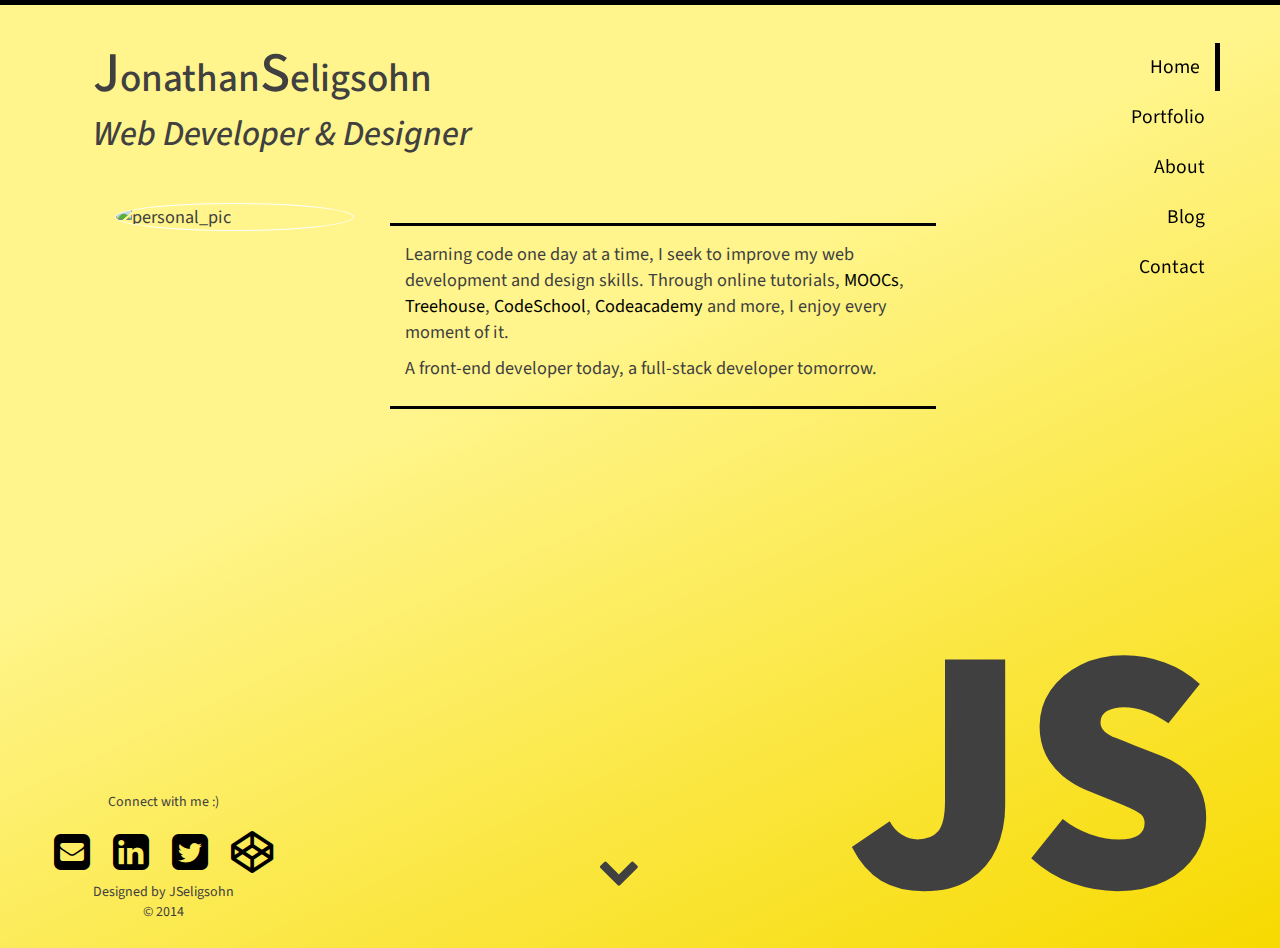
==== index.html @ bac21741 "initial commit of site in progress" ====
<!DOCTYPE html>
<html lang="en">
  <head>
    <meta charset="utf-8">
    <meta http-equiv="X-UA-Compatible" content="IE=edge">
    <meta name="viewport" content="width=device-width, initial-scale=1">
    <title>Jonathan Seligsohn - Front-end Developer</title>

    <head profile="http://www.w3.org/2005/10/profile">
	<link rel="icon" type="image/png" href="img/favicon-64px.png">


	<link href='http://fonts.googleapis.com/css?family=Source+Sans+Pro:400,700,900' rel='stylesheet' type='text/css'>
	<link href="http://netdna.bootstrapcdn.com/font-awesome/4.1.0/css/font-awesome.min.css" rel="stylesheet">

    <!-- Bootstrap -->
    <link href="css/bootstrap.min.css" rel="stylesheet">
    <link href="css/style-2.css" rel="stylesheet">

    <!-- HTML5 Shim and Respond.js IE8 support of HTML5 elements and media queries -->
    <!-- WARNING: Respond.js doesn't work if you view the page via file:// -->
    <!--[if lt IE 9]>
      <script src="https://oss.maxcdn.com/libs/html5shiv/3.7.0/html5shiv.js"></script>
      <script src="https://oss.maxcdn.com/libs/respond.js/1.4.2/respond.min.js"></script>
    <![endif]-->
  </head>
  <body>
    <div class="container">
    	<div class="row">
			 <div class="col-xs-12 col-sm-10">
			 	<i id="menu-toggle" class="fa-2x fa-bars pull-right visible-xs"></i>
			  	<div class='row header'>
			  		<div class="col-md-12">
				  		<div class="top">
				  			<h1 class="name">J<span>onathan</span>S<span>eligsohn</span></h1>
				  			<h4 class="title">Web Developer & Designer</h4>
	  				<!-- 	  <div class="name_title">
	  					    <h2><span class="j">J</span><span class="s">S</span></h2>
	  					  </div> -->
	  					</div>
	  				</div>
  				</div>
  				<div class="row">
  					<div class="col-md-12 content">
					  	<div class="row">
					  		<div class="col-sm-4">
							    <div class='selfie center-block'>
							    	<img class="img-responsive img-circle" src='img/img_1346.jpg' alt="personal_pic">
						    	</div>		    
					    	</div>
						    <div class="col-sm-7 synopsis">
						    	<p class=''>Learning code one day at a time, I seek to improve my web development and design skills. Through online tutorials, <a class="content-link" href="http://www.coursera.org">MOOCs</a>, <a class="content-link" href="http://www.teamtreehouse.com">Treehouse</a>, <a class="content-link" href="http://www.codeschool.com">CodeSchool</a>, <a class="content-link" href="http://www.codeacademy.com">Codeacademy</a> and more, I enjoy every moment of it.</p>
						    	<p>A front-end developer today, a full-stack developer tomorrow.</p>
						    </div>
					 	 </div>
	 				 </div>
  				</div>
			</div>  		
			<div class="col-sm-2">
			  <nav id="sidebar" class="swipe" data-spy="affix" data-offset-top="60" data-offset-bottom="200">
			    <ul class="nav nav-pills nav-stacked">
			      <li class="active-link"><a href="index.html">Home</a></li>
			      <li><a href="portfolio.html">Portfolio</a></li>
			      <li><a href="about.html">About</a></li>
			      <li><a href="blog.html">Blog</a></li>
			      <li><a href="#">Contact</a></li>
			    </ul>
			  </nav>
			 </div>
		</div>

	</div> <!-- End of Container -->
					<div id="bottom-scroll"><i class="fa-3x fa-chevron-down"></i></i></div>

	<div class="footer">
		<div class="container-fluid footer-relative">
			<div class="footer-bottom">
				<div class="row">
					<div class='col-md-3 text-center social'>
						<p>Connect with me :)</p>
						<div class="social-links">
							<a class="social-link" href="mailto:jbseligsohn@gmail.com"><i class="fa-3x fa-envelope-square"></i></a>
							<a class="social-link" href="http://www.linkedin.com/in/jbs21/"><i class='fa-3x fa-linkedin-square'></i></a>
							<a class="social-link" href="https://twitter.com/jbs211"><i class="fa-3x fa-twitter-square"></i></a>
							<a class="social-link" href="http://codepen.io/JSeligsohn/"><i class="fa-3x fa-codepen"></i></a>
						</div>
					
					<div class='text-center copyright'>
						<p>Designed by JSeligsohn</p>
						<p>&copy; 2014</p>
					</div>
					</div>		
				</div>
			</div>
			<div class='text-right hidden-xs hidden-sm'>
				<span class="footer-initials"><span class="j">J</span><span class="s">S</span></span>
			</div>	
			
		</div>
	</div> <!-- End of Footer -->

    <!-- jQuery (necessary for Bootstrap's JavaScript plugins) -->
    <script src="https://ajax.googleapis.com/ajax/libs/jquery/1.11.0/jquery.min.js"></script>
    <!-- Include all compiled plugins (below), or include individual files as needed -->
    <script src="js/bootstrap.min.js"></script>
    <script src="js/app.js" type="text/javascript"></script>

    <!-- Google Analytics -->
    <script>
	  (function(i,s,o,g,r,a,m){i['GoogleAnalyticsObject']=r;i[r]=i[r]||function(){
	  (i[r].q=i[r].q||[]).push(arguments)},i[r].l=1*new Date();a=s.createElement(o),
	  m=s.getElementsByTagName(o)[0];a.async=1;a.src=g;m.parentNode.insertBefore(a,m)
	  })(window,document,'script','//www.google-analytics.com/analytics.js','ga');

	  ga('create', 'UA-51489690-1', 'jonathanseligsohn.com');
	  ga('send', 'pageview');
	</script>

  </body>
</html>
---- css/style-2.css ----
*, *:before, *:after {
  -moz-box-sizing: border-box; 
  -webkit-box-sizing: border-box; 
  box-sizing: border-box;
 }

 html {
  background: #404040;
 }

body{
  box-sizing: border-box;
  /*background: rgba(255, 235, 0, 0.68);*/
  /*background: rgba(255, 243, 97, 1);*/
  background: -webkit-linear-gradient(-65deg, #fff58c 1%,#fff58c 39%,#fff58c 39%,#f7da00 100%);
  font-family:'Source Sans Pro', sans-serif;
  border-top: 5px solid black;
  color: #404040;
;
}

/*************
General Styles
*************/
.height-fix {
  min-height: 1000px;
}

::selection {
  background: #2E2E2E;
  color: steelblue;
}

.text-center {
  text-align: center;
}

.text-right {
  text-align: right;
}

.container {
  padding: 3%;
}

/**********
NAVIGATION
**********/

.top-nav {
  position: fixed;
  width: 100%;
  top: 0;
  left: 0;
  background: steelblue;
  transition: all .3s ease;
}

.top-nav ul {
  margin: 10px 10px;
}

.top-nav li {
  float: left;
  margin-right: 30px;
}

.top-nav a {
  color: white;
}

.top-nav li:hover{
  border-top: 3px solid black !important;
  border-right: none !important;
}

nav {
  position: relative;
  z-index: 10;
}

.nav-pills li{
  text-align: right;
  /*font-size: 1.4em;*/
  font-size: 1em;
  border:6px solid inherit;
  transition: all .3s ease;
  background:  none;
}

nav a {
  color: black;
}

nav a:hover {
  color: black;
}

.nav-pills li:hover {
  background: rgba(255,255,255, 0.5);
  border-right: 5px solid black;
}

li.active-link{
  border-right: 5px solid black;
}

.affix {
  top: 20px;
  right: 60px;
}

.affix-top {
  position: fixed;
  right: 60px;
}

.affix-bottom {
  right: 60px;
}

/*ul {
  list-style: none;
  text-align: right;
}*/

/*li {
  display: block;
  padding: 10% 15%;
  margin: 4% 0;
  text-align: right;
  background: rgba(255,255,255,0.5);
  border-radius: 4px;
  transition: all .3s ease;
}*/

/*li a {
   text-decoration: none;
   color: black;
   font-size: 1.5em;
   text-align: right;
/*   padding: 10px 15px;
*/   


/*li:hover` {
/*  border-right: 6px solid black;
*/  /*background: black;
    background: rgba(0,0,0,0.5);*/


/*li:hover a{
  text-decoration: none;
  color: white;
}*/

#menu-toggle {
  position: relative;
  z-index: 99;
}

.top-drop {
  margin-top: 3%;
}

.name {
  margin-bottom: 5px;
}

h1 {
  margin-top: 0;
  font-size: 2em;
}

h1 span {
  font-size: .7em;
}
.title {
  margin: 10px 0 20px 0;
  font-size: 1.4em;
  font-style: italic;
}

.name_title {
  display: inline-block;
}

.j, .s {
  -webkit-transition: all .5s ease;
  }

.j:hover:after, .s:hover:after {
  display: inline-block;
  position: relative;
  -webkit-transition: all .8s easeOut;
  left: -30px;
  content: "onathan";
  font-size: .1em;
  font-weight: 700;
  opacity: 1;
}

.name_title:hover .j:after, .name_title:hover .s:after {
    transform: rotateZ(40deg);
    top: 25px;
    left: -5px;
    transition: transform .5s ease;
}

.name_title:hover .s:after {
  top: 22px;
  left: -3px;
}

.name_title:hover .s{
  transform: translateX(-40px);
}

.s {
  position: relative;
  left: ;
}

.s:hover:after {
  content: 'eligsohn';
  
}

.first_name {
  position: relative;
  top: 130px;
  left: -30px;
  transform: rotateZ(30deg);
}

.last_name {
  position: relative;
  top: 130px;
  left: -20px;
  transform: rotateZ(30deg);
}

.selfie {
  width: 85%;
}

.selfie img {
  border: 1px solid white;
  width: 70%;
  transition: all 1.5s ease;
}

.selfie:hover img{
  -webkit-transform: rotateY(180deg);
}

.content {
  font-size: 1.3em;
}

.content-link {
  color: black;
}

.content-link:hover {
  text-decoration: none;
  color: black;
  border-bottom: 2px solid black;
}

.synopsis {
  margin-top: 20px;
  padding-top: 15px;
  padding-bottom: 15px;
  border-top: 3px solid black;
  border-bottom: 3px solid black
}

.content .subpage {
  border-radius: 5px;
  background: cornsilk;
}

/**********
PORTFOLIO
**********/

.portfolio_heading {
  text-align: center;
}

.my_work {
  margin: 0 auto;
}

.my_work ul {
  list-style: none;
  padding-left: 0;
}

.work_item {
  position: relative;
  height: 200px;
  background: #404040;
  padding: 5%;
  margin: 3%;
  transition: all .3s ease;
  z-index: 99;
}

.work_desc {
  color: white;
  position: absolute;
  width: 100%;
  top: 0;
  right: 0;
  background: tomato;
  padding: 2%;
  z-index: 5;
  -webkit-transform: rotateZ(30deg);
  display: none;
}

.work_item:hover {
  background: #505050;
  -webkit-transform: rotateZ(-30deg);
}

.work_item:hover > .work_desc {
  display: inline-block;
}

/********
FOOTER
********/

.footer {
  position: relative;
  /*background-color: rgba(255,255,255, 0.7);*/
  /*background: rgba(255, 243, 97, 1);*/
  width: 100%;
  margin-top: auto;
}

#bottom-scroll {
  color: #404040;
  text-align: center;
  position: fixed;
  z-index: 99;
  bottom: 0;
  right: 50%;
}

.footer-initials {
  position: relative;
  bottom: -80px;
  right: 15px;
  font-size: 25em;
  font-weight: 900;
  padding: 0;
  z-index: 1;
  cursor: default;
  transition: all .3s ease;
}

.footer-initials:hover .j:after, .footer-initials:hover .s:after, .initials-hover .j:after, .initials-hover .s:after {
  display: inline-block;
  position: relative;
/*  -webkit-transition: all .7s ease;
*/  left: -30px;
  content: "onathan";
  font-size: .1em;
  font-weight: 700;
  opacity: 1;
}

.footer-initials .j:after, .footer-initials .s:after {
  -webkit-transition: opacity .5s ease .2s;
  position: relative;
  content: "onathan";
  left: -30px;
  font-size: .1em;
  opacity: 0;
}

.initials-hover .j:after, .initials-hover .s:after {
  opacity: 1;
}

.footer-initials .s:after, .footer-initials:hover .s:after {
  content: "eligsohn";
  left: -10px;
}

.footer-initials .j {
  position: relative;
  right: -240px;
}

.footer-initials .s {
  position: relative;
  right: -100px;
}

.footer-initials:hover .j, .footer-initials:hover .s, .initials-hover .j, .initials-hover .s {
  right: 0;
}

i {
  font-style: normal;
  font-family: 'FontAwesome';
  transition: all .2s ease;
}

i:hover {
  color: steelblue;
}

.social-link {
  color: black;
  margin-left: 20px;
}

.social-link:first-child {
  margin-left: 0;
}

.social-link:hover {
  text-decoration: none;
}

.copyright p{
  margin-bottom: 0;
}

/***********
ABOUT PAGE
***********/

#chillin-me {
  width: 100%;
}

/***********
Media Queries
************/

@media screen and (min-width: 500px) {
  .nav-pills li {
    font-size: 1.4em;
  }

  .nav-pills a:hover {
    border-top-right-radius: 0;
    border-bottom-right-radius: 0;
  }

  .title {
    font-size: 2.5em;
  }
  h1 {
    font-size: 4em;
  }

  .content .subpage {
    width: 80%;
  }

  .portfolio_heading {
    text-align: left;
  }

  .work_item {
    float: left;
    width: 30%;
  }
}

@media screen and (min-width: 770px) {
  .header {
    margin-bottom: 30px;
  }
  .selfie img {
    width: 100%;
  }

}

@media screen and (min-width: 990px) {
  .footer {
    overflow: hidden;
    padding-bottom: 0;
  }
  .footer-relative {
    position: relative;
  }

  .footer-bottom {
    position: absolute;
    width: 100%;
    bottom: 0;
    margin-bottom: 2%;
  }
}

@media screen and (max-width: 768px) {
  li.active-link {
    border-right: none;
  }

  .nav-pills {
    background: rgba(0,0,50,0.3);
     border-radius: 3px 0 0 3px;
  }

  #sidebar {
    display: none;
    transition: all .3s ease;

  }

  #sidebar a {
    color: #2E2E2E;
  }

  #sidebar ul {
    position: absolute;
    top: 45px;
    right: -105px;
  }

  #sidebar.swipe ul{
    -webkit-transform: translateX(-105px);
  }

  .swipe {
    transition: all .3s ease;
  }

  .nav-pills li:hover {
    border-right: none;
  }
  .nav-pills li:hover a{
    background: inherit;
    border-radius: 0;
  }

  .affix-top, .affix {
    right: 0;
  }
}
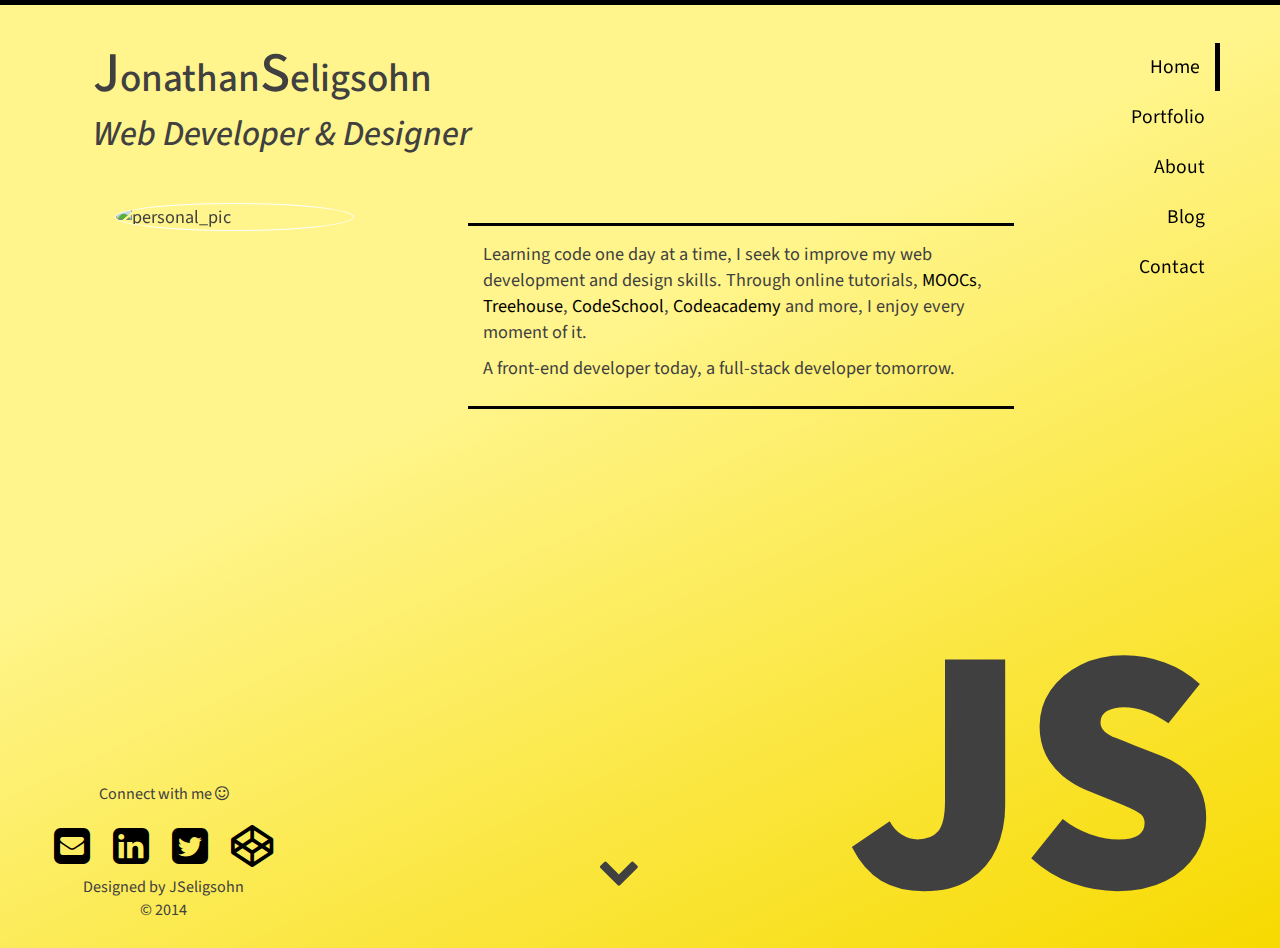
==== commit e50ad041: "worked on all pages, tried to clean up things, just need to add in portfolio stuff" ====
--- a/index.html
+++ b/index.html
@@ -1,21 +1,19 @@
 <!DOCTYPE html>
 <html lang="en">
-  <head>
+  <head profile="http://www.w3.org/2005/10/profile">
     <meta charset="utf-8">
     <meta http-equiv="X-UA-Compatible" content="IE=edge">
     <meta name="viewport" content="width=device-width, initial-scale=1">
     <title>Jonathan Seligsohn - Front-end Developer</title>
 
-    <head profile="http://www.w3.org/2005/10/profile">
 	<link rel="icon" type="image/png" href="img/favicon-64px.png">
-
 
 	<link href='http://fonts.googleapis.com/css?family=Source+Sans+Pro:400,700,900' rel='stylesheet' type='text/css'>
 	<link href="http://netdna.bootstrapcdn.com/font-awesome/4.1.0/css/font-awesome.min.css" rel="stylesheet">
 
     <!-- Bootstrap -->
     <link href="css/bootstrap.min.css" rel="stylesheet">
-    <link href="css/style-2.css" rel="stylesheet">
+    <link href="css/style.css" rel="stylesheet">
 
     <!-- HTML5 Shim and Respond.js IE8 support of HTML5 elements and media queries -->
     <!-- WARNING: Respond.js doesn't work if you view the page via file:// -->
@@ -45,10 +43,22 @@
 					  	<div class="row">
 					  		<div class="col-sm-4">
 							    <div class='selfie center-block'>
-							    	<img class="img-responsive img-circle" src='img/img_1346.jpg' alt="personal_pic">
+							    	<div class="flip-container">
+							    		<div class="flipper">
+							    			<div class='front'>
+							    				<img class="img-responsive img-circle" src='img/img_1346.jpg' alt="personal_pic">
+							    			</div>
+							    			<div class='back'>
+							    				<p>You've found the back of the my head.</p>
+							    				<p><a class='hire' href='mailto:jbseligsohn@gmail.com'>Hire me</a>, please!</p>
+							    			</div>
+							    		</div>
+
+							    	</div>
+							    	
 						    	</div>		    
 					    	</div>
-						    <div class="col-sm-7 synopsis">
+						    <div class="col-md-7 col-sm-8 col-md-offset-1 synopsis">
 						    	<p class=''>Learning code one day at a time, I seek to improve my web development and design skills. Through online tutorials, <a class="content-link" href="http://www.coursera.org">MOOCs</a>, <a class="content-link" href="http://www.teamtreehouse.com">Treehouse</a>, <a class="content-link" href="http://www.codeschool.com">CodeSchool</a>, <a class="content-link" href="http://www.codeacademy.com">Codeacademy</a> and more, I enjoy every moment of it.</p>
 						    	<p>A front-end developer today, a full-stack developer tomorrow.</p>
 						    </div>
@@ -63,21 +73,21 @@
 			      <li><a href="portfolio.html">Portfolio</a></li>
 			      <li><a href="about.html">About</a></li>
 			      <li><a href="blog.html">Blog</a></li>
-			      <li><a href="#">Contact</a></li>
+			      <li><a href="contact.html">Contact</a></li>
 			    </ul>
 			  </nav>
 			 </div>
 		</div>
 
 	</div> <!-- End of Container -->
-					<div id="bottom-scroll"><i class="fa-3x fa-chevron-down"></i></i></div>
+					<div id="bottom-scroll" class='hidden-sm hidden-xs'><i class="fa-3x fa-chevron-down"></i></i></div>
 
 	<div class="footer">
 		<div class="container-fluid footer-relative">
 			<div class="footer-bottom">
 				<div class="row">
 					<div class='col-md-3 text-center social'>
-						<p>Connect with me :)</p>
+						<p>Connect with me <i class="fa fa-smile-o"></i></p>
 						<div class="social-links">
 							<a class="social-link" href="mailto:jbseligsohn@gmail.com"><i class="fa-3x fa-envelope-square"></i></a>
 							<a class="social-link" href="http://www.linkedin.com/in/jbs21/"><i class='fa-3x fa-linkedin-square'></i></a>
--- a/css/style.css
+++ b/css/style.css
@@ -0,0 +1,768 @@
+*, *:before, *:after {
+  -moz-box-sizing: border-box; 
+  -webkit-box-sizing: border-box; 
+  box-sizing: border-box;
+ }
+
+ html {
+  background: #404040;
+ }
+
+body{
+  box-sizing: border-box;
+  /*background: rgba(255, 235, 0, 0.68);*/
+  /*background: rgba(255, 243, 97, 1);*/
+  background: -webkit-linear-gradient(-65deg, #fff58c 1%,#fff58c 39%,#fff58c 39%,#f7da00 100%);
+  font-family:'Source Sans Pro', sans-serif;
+  border-top: 5px solid black;
+  color: #404040;
+;
+}
+
+/*************
+General Styles
+*************/
+.height-fix {
+  min-height: 1000px;
+}
+
+::selection {
+  background: #2E2E2E;
+  color: steelblue;
+}
+
+.text-center {
+  text-align: center;
+}
+
+.text-right {
+  text-align: right;
+}
+
+.container {
+  padding: 3%;
+}
+
+.content .subpage {
+    padding: 5%;
+}
+
+/**********
+NAVIGATION
+**********/
+
+.top-nav {
+  position: fixed;
+  width: 100%;
+  top: 0;
+  left: 0;
+  background: steelblue;
+  transition: all .3s ease;
+}
+
+.top-nav ul {
+  margin: 10px 10px;
+}
+
+.top-nav li {
+  float: left;
+  margin-right: 30px;
+}
+
+.top-nav a {
+  color: white;
+}
+
+.top-nav li:hover{
+  border-top: 3px solid black !important;
+  border-right: none !important;
+}
+
+nav {
+  position: relative;
+  z-index: 10;
+}
+
+.nav-pills li{
+  text-align: right;
+  /*font-size: 1.4em;*/
+  font-size: 1em;
+  border:6px solid inherit;
+  transition: all .3s ease;
+  background:  none;
+}
+
+nav a {
+  color: black;
+}
+
+nav a:hover {
+  color: black;
+}
+
+.nav-pills li:hover {
+  background: rgba(255,255,255, 0.5);
+  border-right: 5px solid black;
+}
+
+li.active-link{
+  border-right: 5px solid black;
+}
+
+.affix {
+  top: 20px;
+  right: 60px;
+}
+
+.affix-top {
+  position: fixed;
+  right: 60px;
+}
+
+.affix-bottom {
+  right: 60px;
+}
+
+/*ul {
+  list-style: none;
+  text-align: right;
+}*/
+
+/*li {
+  display: block;
+  padding: 10% 15%;
+  margin: 4% 0;
+  text-align: right;
+  background: rgba(255,255,255,0.5);
+  border-radius: 4px;
+  transition: all .3s ease;
+}*/
+
+/*li a {
+   text-decoration: none;
+   color: black;
+   font-size: 1.5em;
+   text-align: right;
+/*   padding: 10px 15px;
+*/   
+
+
+/*li:hover` {
+/*  border-right: 6px solid black;
+*/  /*background: black;
+    background: rgba(0,0,0,0.5);*/
+
+
+/*li:hover a{
+  text-decoration: none;
+  color: white;
+}*/
+
+#menu-toggle {
+  position: relative;
+  z-index: 99;
+}
+
+.top-drop {
+  margin-top: 3%;
+}
+
+.name {
+  margin-bottom: 5px;
+}
+
+h1 {
+  margin-top: 0;
+  font-size: 2em;
+}
+
+h1 span {
+  font-size: .7em;
+}
+.title {
+  margin: 10px 0 20px 0;
+  font-size: 1.4em;
+  font-style: italic;
+}
+
+.name_title {
+  display: inline-block;
+}
+
+.j, .s {
+  -webkit-transition: all .5s ease;
+  }
+
+.j:hover:after, .s:hover:after {
+  display: inline-block;
+  position: relative;
+  -webkit-transition: all .8s easeOut;
+  left: -30px;
+  content: "onathan";
+  font-size: .1em;
+  font-weight: 700;
+  opacity: 1;
+}
+
+.name_title:hover .j:after, .name_title:hover .s:after {
+    transform: rotateZ(40deg);
+    top: 25px;
+    left: -5px;
+    transition: transform .5s ease;
+}
+
+.name_title:hover .s:after {
+  top: 22px;
+  left: -3px;
+}
+
+.name_title:hover .s{
+  transform: translateX(-40px);
+}
+
+.s {
+  position: relative;
+  left: ;
+}
+
+.s:hover:after {
+  content: 'eligsohn';
+  
+}
+
+.first_name {
+  position: relative;
+  top: 130px;
+  left: -30px;
+  transform: rotateZ(30deg);
+}
+
+.last_name {
+  position: relative;
+  top: 130px;
+  left: -20px;
+  transform: rotateZ(30deg);
+}
+
+/*************
+Flipping Image
+*************/
+
+.flip-container {
+  -webkit-perspective: 1000;
+}
+
+.flip-container:hover .flipper {
+  -webkit-transform: rotateY(-180deg);
+}
+
+.flip-container, .front, .back {
+  width: 100%;
+}
+
+.flipper {
+  transition: 1.5s;
+  transform-style: preserve-3d;
+  width: 100%;
+  height: 100%;
+  position: relative;
+}
+
+.front, .back {
+  -webkit-backface-visibility: hidden;
+  position: absolute;
+  margin: auto;
+  top: 0;
+  left: 0;
+}
+
+.front {
+  z-index: 2;
+}
+
+.back {
+  background: #404040;
+  width: 100%;
+  border-radius: 50%;
+  padding: 25% 15% 15%;
+  -webkit-transform: rotateY(-180deg);
+}
+
+.back p {
+  text-align: center;
+  color: white;
+}
+
+.hire {
+  color: white;
+  border-bottom: 2px solid white;
+}
+
+.hire:hover {
+  color: #3BEE8A;
+  text-decoration: none;
+  border-bottom: 2px solid #3BEE8A;
+}
+
+.selfie {
+  width: 85%;
+  height: 200px;
+}
+
+.selfie img {
+  border: 1px solid white;
+  width: 70%;
+  transition: all 1.5s ease;
+}
+
+/*.selfie:hover img{
+  -webkit-transform: rotateY(180deg);
+}*/
+
+/*****************/
+
+.content {
+  font-size: 1.3em;
+}
+
+.content-link {
+  color: black;
+}
+
+.content-link:hover {
+  text-decoration: none;
+  color: black;
+  border-bottom: 2px solid black;
+}
+
+.synopsis {
+  margin-top: 20px;
+  padding-top: 15px;
+  padding-bottom: 15px;
+  border-top: 3px solid black;
+  border-bottom: 3px solid black
+}
+
+.content .subpage {
+  border-radius: 5px;
+  background: cornsilk;
+}
+
+/**********
+PORTFOLIO
+**********/
+
+.portfolio_heading {
+  text-align: center;
+}
+
+.my_work {
+  margin: 0 auto;
+}
+
+.my_work ul {
+  list-style: none;
+  padding-left: 0;
+}
+
+.work_item {
+  position: relative;
+  min-height: 200px;
+  background: #404040;
+  padding: 2%;
+  margin: 3%;
+  transition: all .3s ease;
+  z-index: 99;
+}
+
+.work_desc {
+  color: white;
+  position: absolute;
+  width: 100%;
+  top: 0;
+  right: 0;
+  background: tomato;
+  padding: 2%;
+  -webkit-transform: rotateZ(30deg);
+  z-index: 5;
+  display: none;
+}
+
+.work_item:nth-child(odd):hover {
+  -webkit-transform: rotateZ(30deg);
+}
+
+.work_item:nth-child(even):hover {
+  -webkit-transform: rotateZ(-30deg);
+}
+
+.work_item:hover {
+  background: #707070;
+  -webkit-transform: rotateZ(-30deg);
+}
+
+.work_item:hover > .work_desc {
+  display: inline-block;
+}
+
+/********
+FOOTER
+********/
+
+.footer {
+  position: relative;
+  /*background-color: rgba(255,255,255, 0.7);*/
+  /*background: rgba(255, 243, 97, 1);*/
+  width: 100%;
+  margin-top: auto;
+}
+
+#bottom-scroll {
+  color: #404040;
+  text-align: center;
+  position: fixed;
+  z-index: 99;
+  bottom: 0;
+  right: 50%;
+}
+
+.footer-initials {
+  position: relative;
+  bottom: -80px;
+  right: 15px;
+  font-size: 25em;
+  font-weight: 900;
+  padding: 0;
+  z-index: 1;
+  cursor: default;
+  transition: all .3s ease;
+}
+
+.footer-initials:hover .j:after, .footer-initials:hover .s:after, .initials-hover .j:after, .initials-hover .s:after {
+  display: inline-block;
+  position: relative;
+/*  -webkit-transition: all .7s ease;
+*/  left: -30px;
+  content: "onathan";
+  font-size: .1em;
+  font-weight: 700;
+  opacity: 1;
+}
+
+.footer-initials .j:after, .footer-initials .s:after {
+  -webkit-transition: opacity .5s ease .2s;
+  position: relative;
+  content: "onathan";
+  left: -30px;
+  font-size: .1em;
+  opacity: 0;
+}
+
+.initials-hover .j:after, .initials-hover .s:after {
+  opacity: 1;
+}
+
+.footer-initials .s:after, .footer-initials:hover .s:after {
+  content: "eligsohn";
+  left: -10px;
+}
+
+.footer-initials .j {
+  position: relative;
+  right: -240px;
+}
+
+.footer-initials .s {
+  position: relative;
+  right: -100px;
+}
+
+.footer-initials:hover .j, .footer-initials:hover .s, .initials-hover .j, .initials-hover .s {
+  right: 0;
+}
+
+i {
+  font-style: normal;
+  font-family: 'FontAwesome';
+  transition: all .2s ease;
+}
+
+i:hover {
+  color: steelblue;
+}
+
+.social p {
+  font-size: 1.15em;
+}
+
+.social-link {
+  color: black;
+  margin-left: 20px;
+}
+
+.social-link:first-child {
+  margin-left: 0;
+}
+
+.social-link:hover {
+  text-decoration: none;
+}
+
+.copyright p{
+  margin-bottom: 0;
+  font-size: 1.15em;
+}
+
+/***********
+ABOUT PAGE
+***********/
+
+.about-header, .skills-header, .page-header {
+  margin: 0;
+  background: #404040;
+  padding: 1%;
+  text-align: center;
+  color: cornsilk;
+}
+
+.about-header, .blog-header {
+  border-top-left-radius: 3px;
+  border-top-right-radius: 3px;
+}
+
+#chillin-me {
+  width: 100%;
+}
+
+.skills {
+  text-align: center;
+}
+
+
+.skills ul { 
+  text-align: left;
+  list-style: none;
+  margin-bottom: 10%;
+}
+
+.skill-icon-lg {
+  display: inline-block;
+  margin: 0 15%;
+}
+
+[class*='skill-icon-']:hover {
+  color: #404040;
+}
+
+.skill-icon-sm {
+  display: inline-block;
+  margin-right: 10%;
+}
+
+.skill-programming:hover, .skill-icon-code {
+  color: #3c3cae;
+}
+
+.skill-tools:hover, .skill-icon-tools {
+  color: #3cae3c;
+}
+
+.skill-software:hover, .skill-icon-software {
+  color: #ae3c3c;
+}
+
+.skill-database:hover, .skill-icon-database {
+  color: #E2DA14;
+}
+
+
+.stretching{
+  -webkit-animation: stretch 2s 1 ease;
+}
+
+.bouncing {
+  -webkit-animation: bounce 2s 1 ease;
+}
+
+.expanding {
+  -webkit-animation: expand 2s 1 ease;
+}
+
+.spinning {
+  -webkit-animation: spin 2s 1 linear;
+}
+
+/********
+Keyframes
+********/
+
+@-webkit-keyframes stretch {
+  0% { -webkit-transform: scaleX(1); }
+  25% { -webkit-transform: scaleX(2); }
+  50% { -webkit-transform: scaleX(.5);}
+  75% { -webkit-transform: scaleX(1.5); }
+  100% { -webkit-transform: scaleX(1); }
+}
+
+@-webkit-keyframes bounce {
+  0% { -webkit-transform: translateY(0); }
+  25% { -webkit-transform: translateY(-30px); }
+  50% { -webkit-transform: translateY(20px); }
+  100% { -webkit-transform: translateY(0px); }
+}
+
+@-webkit-keyframes expand {
+  0% { -webkit-transform: scale(1); }
+  25% { -webkit-transform: scale(1.5); }
+  50% { -webkit-transform: scale(.75); }
+  100% { -webkit-transform: scale(1); }
+}
+
+@-webkit-keyframes spin {
+  0% { -webkit-transform: rotateY(0); }
+  100% { -webkit-transform: rotateY(720deg); }
+}
+
+
+
+/***********
+    BLOG
+***********/
+
+.glyphicon {
+  margin-right: 10px;
+}
+
+.btn-success.btn-yes, .btn-danger.btn-no {
+
+}
+
+/***********
+  Contact
+***********/
+.contact-info .fa {
+  margin-right: 10px;
+}
+
+.contact-info p:first-child {
+  margin-bottom: 30px;
+}
+
+
+/***********
+Media Queries
+************/
+
+@media screen and (min-width: 500px) {
+  .nav-pills li {
+    font-size: 1.4em;
+  }
+
+  .nav-pills a:hover {
+    border-top-right-radius: 0;
+    border-bottom-right-radius: 0;
+  }
+
+  .title {
+    font-size: 2.5em;
+  }
+  h1 {
+    font-size: 4em;
+  }
+
+  .portfolio_heading {
+    text-align: left;
+  }
+
+  .work_item {
+    float: left;
+    width: 45%;
+    margin: 2.5% 5%;
+  }
+
+  .work_item:nth-child(n+1) {
+    margin-left: 0;
+  }
+}
+
+@media screen and (min-width: 770px) {
+  .header {
+    margin-bottom: 30px;
+  }
+  .selfie img {
+    width: 100%;
+    height: auto;
+  }
+
+}
+
+@media screen and (min-width: 990px) {
+  .footer {
+    overflow: hidden;
+    padding-bottom: 0;
+  }
+  .footer-relative {
+    position: relative;
+  }
+
+  .footer-bottom {
+    position: absolute;
+    width: 100%;
+    bottom: 0;
+    margin-bottom: 2%;
+  }
+
+  .work_item {
+    width: 30%;
+    margin: 1.25% 2.5% 1.25% 2.5%;
+  }
+
+}
+
+@media screen and (max-width: 768px) {
+  li.active-link {
+    border-right: none;
+  }
+
+  .nav-pills {
+    background: rgba(0,0,50,0.3);
+     border-radius: 3px 0 0 3px;
+  }
+
+  #sidebar {
+    display: none;
+    transition: all .3s ease;
+    z-index: 999;
+
+  }
+
+  #sidebar a {
+    color: #2E2E2E;
+  }
+
+  #sidebar ul {
+    position: absolute;
+    top: 45px;
+    right: -105px;
+  }
+
+  #sidebar.swipe ul{
+    -webkit-transform: translateX(-105px);
+  }
+
+  .swipe {
+    transition: all .3s ease;
+  }
+
+  .nav-pills li:hover {
+    border-right: none;
+  }
+  .nav-pills li:hover a{
+    background: inherit;
+    border-radius: 0;
+  }
+
+  .affix-top, .affix {
+    right: 0;
+  }
+}
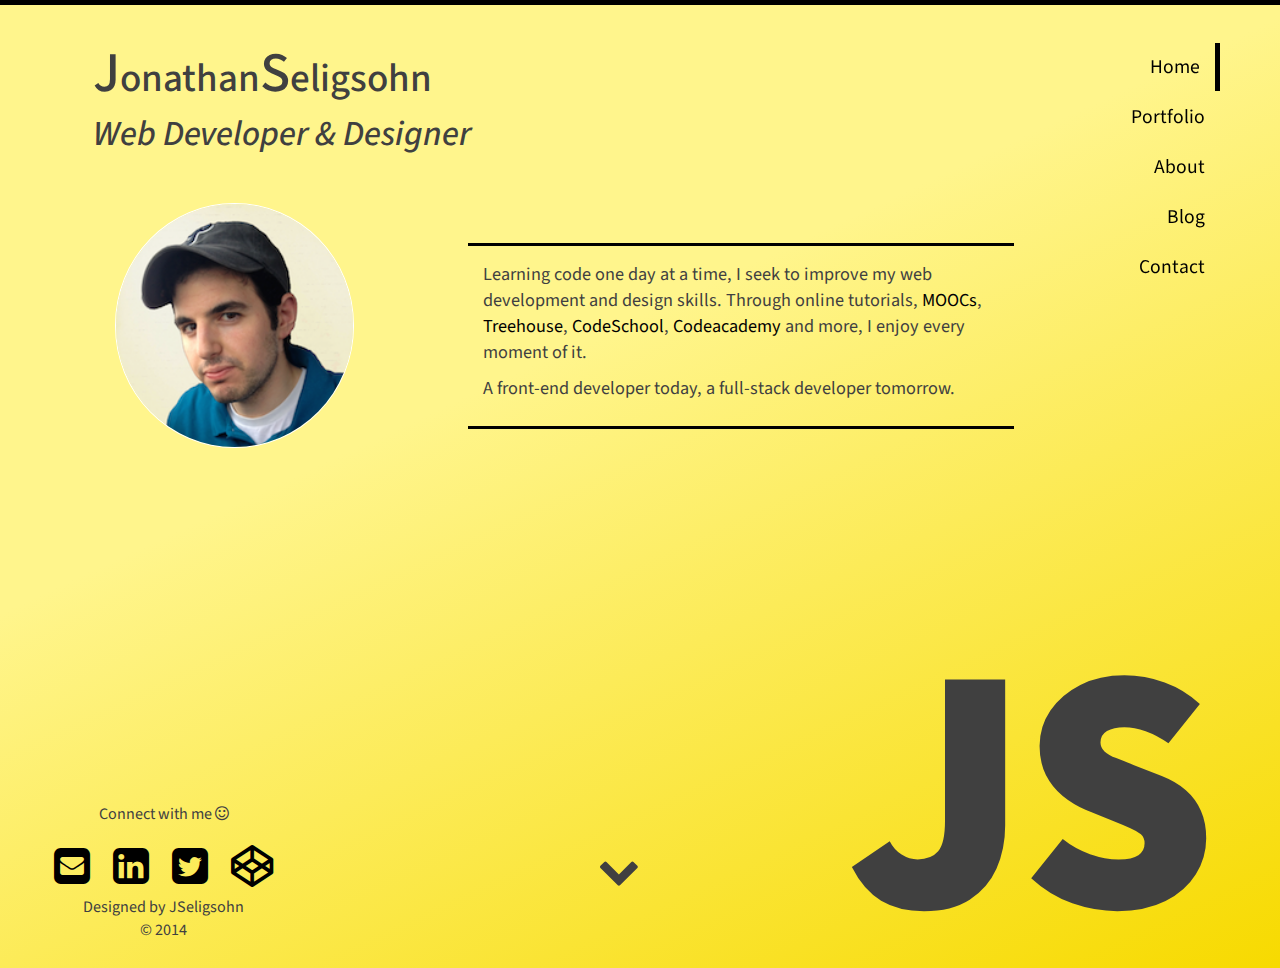
==== commit 04761ab1: "removed bootstrap.js and optimized photo" ====
--- a/index.html
+++ b/index.html
@@ -12,7 +12,7 @@
 	<link href="http://netdna.bootstrapcdn.com/font-awesome/4.1.0/css/font-awesome.min.css" rel="stylesheet">
 
     <!-- Bootstrap -->
-    <link href="css/bootstrap.min.css" rel="stylesheet">
+	<link rel="stylesheet" href="http://maxcdn.bootstrapcdn.com/bootstrap/3.2.0/css/bootstrap.min.css">
     <link href="css/style.css" rel="stylesheet">
 
     <!-- HTML5 Shim and Respond.js IE8 support of HTML5 elements and media queries -->
@@ -30,8 +30,10 @@
 			  	<div class='row header'>
 			  		<div class="col-md-12">
 				  		<div class="top">
-				  			<h1 class="name">J<span>onathan</span>S<span>eligsohn</span></h1>
-				  			<h4 class="title">Web Developer & Designer</h4>
+				  			<a class="title_home" href="index.html">
+					  			<h1 class="name">J<span>onathan</span>S<span>eligsohn</span></h1>
+					  			<h4 class="title">Web Developer & Designer</h4>
+				  			</a>
 	  				<!-- 	  <div class="name_title">
 	  					    <h2><span class="j">J</span><span class="s">S</span></h2>
 	  					  </div> -->
@@ -46,7 +48,7 @@
 							    	<div class="flip-container">
 							    		<div class="flipper">
 							    			<div class='front'>
-							    				<img class="img-responsive img-circle" src='img/img_1346.jpg' alt="personal_pic">
+							    				<img class="img-responsive img-circle" src='img/me_photo_profile_yellow_1.png' alt="personal_pic">
 							    			</div>
 							    			<div class='back'>
 							    				<p>You've found the back of the my head.</p>
@@ -111,8 +113,7 @@
 
     <!-- jQuery (necessary for Bootstrap's JavaScript plugins) -->
     <script src="https://ajax.googleapis.com/ajax/libs/jquery/1.11.0/jquery.min.js"></script>
-    <!-- Include all compiled plugins (below), or include individual files as needed -->
-    <script src="js/bootstrap.min.js"></script>
+	<script src="http://maxcdn.bootstrapcdn.com/bootstrap/3.2.0/js/bootstrap.min.js"></script>
     <script src="js/app.js" type="text/javascript"></script>
 
     <!-- Google Analytics -->
--- a/css/style.css
+++ b/css/style.css
@@ -4,9 +4,10 @@
   box-sizing: border-box;
  }
 
- html {
+html {
   background: #404040;
- }
+  height: 100%;
+}
 
 body{
   box-sizing: border-box;
@@ -16,7 +17,7 @@
   font-family:'Source Sans Pro', sans-serif;
   border-top: 5px solid black;
   color: #404040;
-;
+  min-height: 100%;
 }
 
 /*************
@@ -26,7 +27,7 @@
   min-height: 1000px;
 }
 
-::selection {
+:selection {
   background: #2E2E2E;
   color: steelblue;
 }
@@ -123,41 +124,6 @@
   right: 60px;
 }
 
-/*ul {
-  list-style: none;
-  text-align: right;
-}*/
-
-/*li {
-  display: block;
-  padding: 10% 15%;
-  margin: 4% 0;
-  text-align: right;
-  background: rgba(255,255,255,0.5);
-  border-radius: 4px;
-  transition: all .3s ease;
-}*/
-
-/*li a {
-   text-decoration: none;
-   color: black;
-   font-size: 1.5em;
-   text-align: right;
-/*   padding: 10px 15px;
-*/   
-
-
-/*li:hover` {
-/*  border-right: 6px solid black;
-*/  /*background: black;
-    background: rgba(0,0,0,0.5);*/
-
-
-/*li:hover a{
-  text-decoration: none;
-  color: white;
-}*/
-
 #menu-toggle {
   position: relative;
   z-index: 99;
@@ -179,10 +145,21 @@
 h1 span {
   font-size: .7em;
 }
+
 .title {
   margin: 10px 0 20px 0;
   font-size: 1.4em;
   font-style: italic;
+}
+
+.title_home {
+  text-decoration: none;
+  color: #404040;
+}
+
+.title_home:hover {
+  text-decoration: none;
+  color: #404040;
 }
 
 .name_title {
@@ -336,7 +313,7 @@
 }
 
 .synopsis {
-  margin-top: 20px;
+  margin-top: 40px;
   padding-top: 15px;
   padding-bottom: 15px;
   border-top: 3px solid black;
@@ -351,6 +328,14 @@
 /**********
 PORTFOLIO
 **********/
+
+.serious p {
+  padding: 5%;
+}
+
+#serious-modal {
+  cursor: pointer;
+}
 
 .portfolio_heading {
   text-align: center;
@@ -525,7 +510,7 @@
   color: cornsilk;
 }
 
-.about-header, .blog-header {
+.about-header, .blog-header, .contact-header {
   border-top-left-radius: 3px;
   border-top-right-radius: 3px;
 }
@@ -539,10 +524,11 @@
 }
 
 
-.skills ul { 
+.skill-list { 
   text-align: left;
   list-style: none;
   margin-bottom: 10%;
+  padding-left: 10px;
 }
 
 .skill-icon-lg {
@@ -637,6 +623,16 @@
 
 }
 
+.modal-content {
+  padding: 5%;
+}
+
+.caption {
+  font-size: .7em;
+  margin-top: 5px;
+  font-style: italic;
+}
+
 /***********
   Contact
 ***********/
@@ -677,11 +673,11 @@
   .work_item {
     float: left;
     width: 45%;
-    margin: 2.5% 5%;
-  }
-
-  .work_item:nth-child(n+1) {
-    margin-left: 0;
+    margin: 2.5% 2.5%;
+  }
+
+  .skill-list {
+    padding-left: 40px;
   }
 }
 
@@ -714,7 +710,7 @@
 
   .work_item {
     width: 30%;
-    margin: 1.25% 2.5% 1.25% 2.5%;
+    margin: 1.25% 1.66% 1.25% 1.66%;
   }
 
 }
@@ -725,8 +721,10 @@
   }
 
   .nav-pills {
-    background: rgba(0,0,50,0.3);
-     border-radius: 3px 0 0 3px;
+    background: rgba(64, 64, 64, 0.94);
+    border-radius: 3px 0 0 3px;
+    border: 3px solid #404040;
+    border-right: none;
   }
 
   #sidebar {
@@ -737,7 +735,12 @@
   }
 
   #sidebar a {
-    color: #2E2E2E;
+    color: cornsilk;
+  }
+
+  #sidebar li:hover a {
+    background: cornsilk;
+    color: #404040;
   }
 
   #sidebar ul {
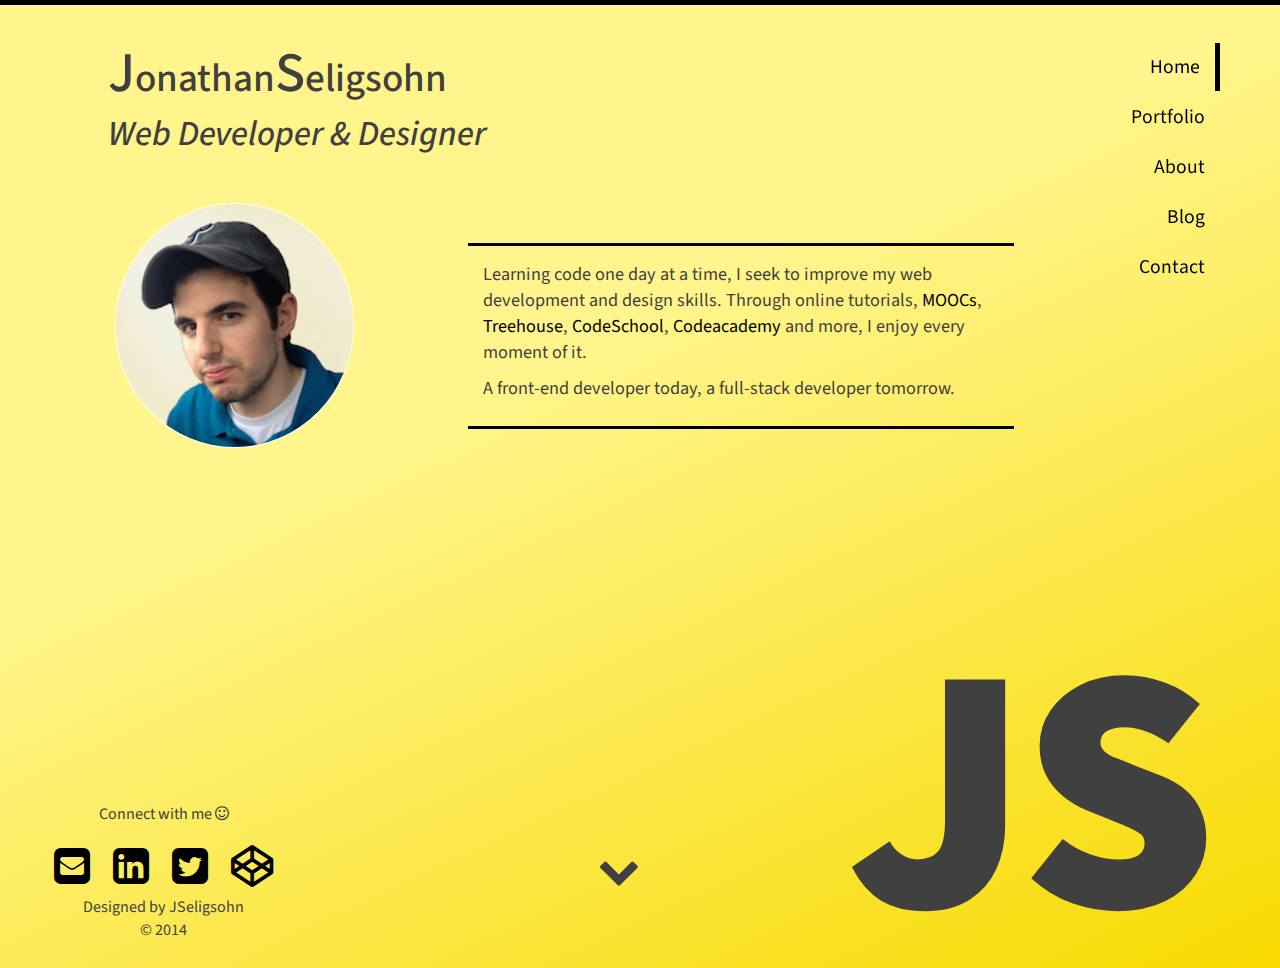
==== commit 8dcfb5cd: "Fixed element from extending outside of viewport" ====
--- a/index.html
+++ b/index.html
@@ -126,6 +126,8 @@
 	  ga('create', 'UA-51489690-1', 'jonathanseligsohn.com');
 	  ga('send', 'pageview');
 	</script>
+	<script src="http://www.google-analytics.com/analytics.js"></script>
+
 
   </body>
 </html>--- a/css/style.css
+++ b/css/style.css
@@ -46,6 +46,11 @@
 
 .content .subpage {
     padding: 5%;
+}
+
+.row.header {
+  margin-right: 0;
+  margin-left: 0;
 }
 
 /**********
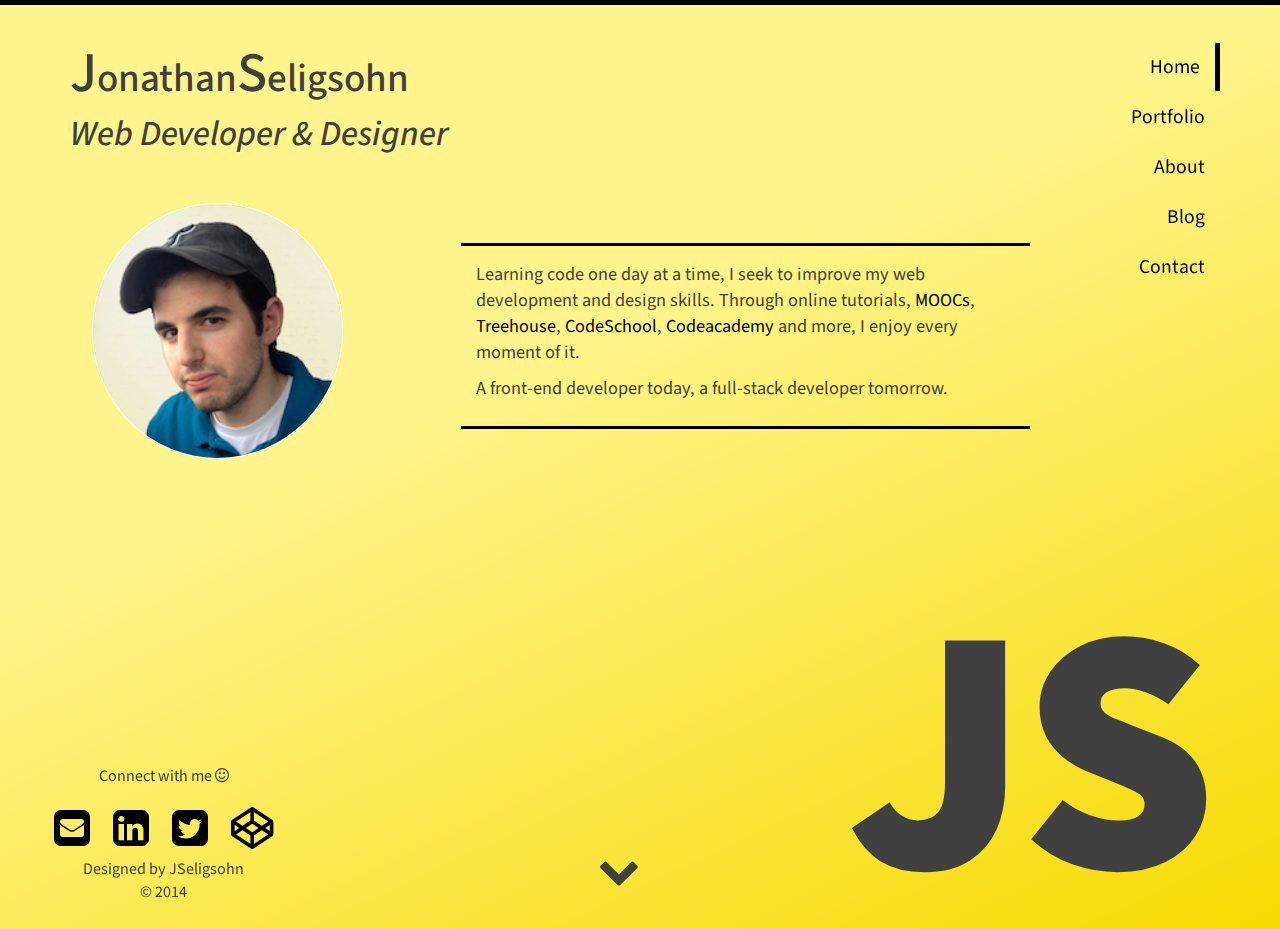
==== commit f7401d09: "Changed stuff a while back" ====
--- a/index.html
+++ b/index.html
@@ -25,7 +25,7 @@
   <body>
     <div class="container">
     	<div class="row">
-			 <div class="col-xs-12 col-sm-10">
+			<div class="col-xs-12 col-sm-10">
 			 	<i id="menu-toggle" class="fa-2x fa-bars pull-right visible-xs"></i>
 			  	<div class='row header'>
 			  		<div class="col-md-12">
@@ -65,19 +65,21 @@
 						    	<p>A front-end developer today, a full-stack developer tomorrow.</p>
 						    </div>
 					 	 </div>
+
 	 				 </div>
   				</div>
+
 			</div>  		
 			<div class="col-sm-2">
-			  <nav id="sidebar" class="swipe" data-spy="affix" data-offset-top="60" data-offset-bottom="200">
-			    <ul class="nav nav-pills nav-stacked">
-			      <li class="active-link"><a href="index.html">Home</a></li>
-			      <li><a href="portfolio.html">Portfolio</a></li>
-			      <li><a href="about.html">About</a></li>
-			      <li><a href="blog.html">Blog</a></li>
-			      <li><a href="contact.html">Contact</a></li>
-			    </ul>
-			  </nav>
+			  	<nav id="sidebar" class="swipe" data-spy="affix" data-offset-top="60" data-offset-bottom="200">
+				    <ul class="nav nav-pills nav-stacked">
+				      <li class="active-link"><a href="index.html">Home</a></li>
+				      <li><a href="portfolio.html">Portfolio</a></li>
+				      <li><a href="about.html">About</a></li>
+				      <li><a href="blog.html">Blog</a></li>
+				      <li><a href="contact.html">Contact</a></li>
+				    </ul>
+			  	</nav>
 			 </div>
 		</div>
 
@@ -126,8 +128,6 @@
 	  ga('create', 'UA-51489690-1', 'jonathanseligsohn.com');
 	  ga('send', 'pageview');
 	</script>
-	<script src="http://www.google-analytics.com/analytics.js"></script>
-
 
   </body>
 </html>--- a/css/style.css
+++ b/css/style.css
@@ -41,16 +41,11 @@
 }
 
 .container {
-  padding: 3%;
+  padding-top: 3%;
 }
 
 .content .subpage {
     padding: 5%;
-}
-
-.row.header {
-  margin-right: 0;
-  margin-left: 0;
 }
 
 /**********
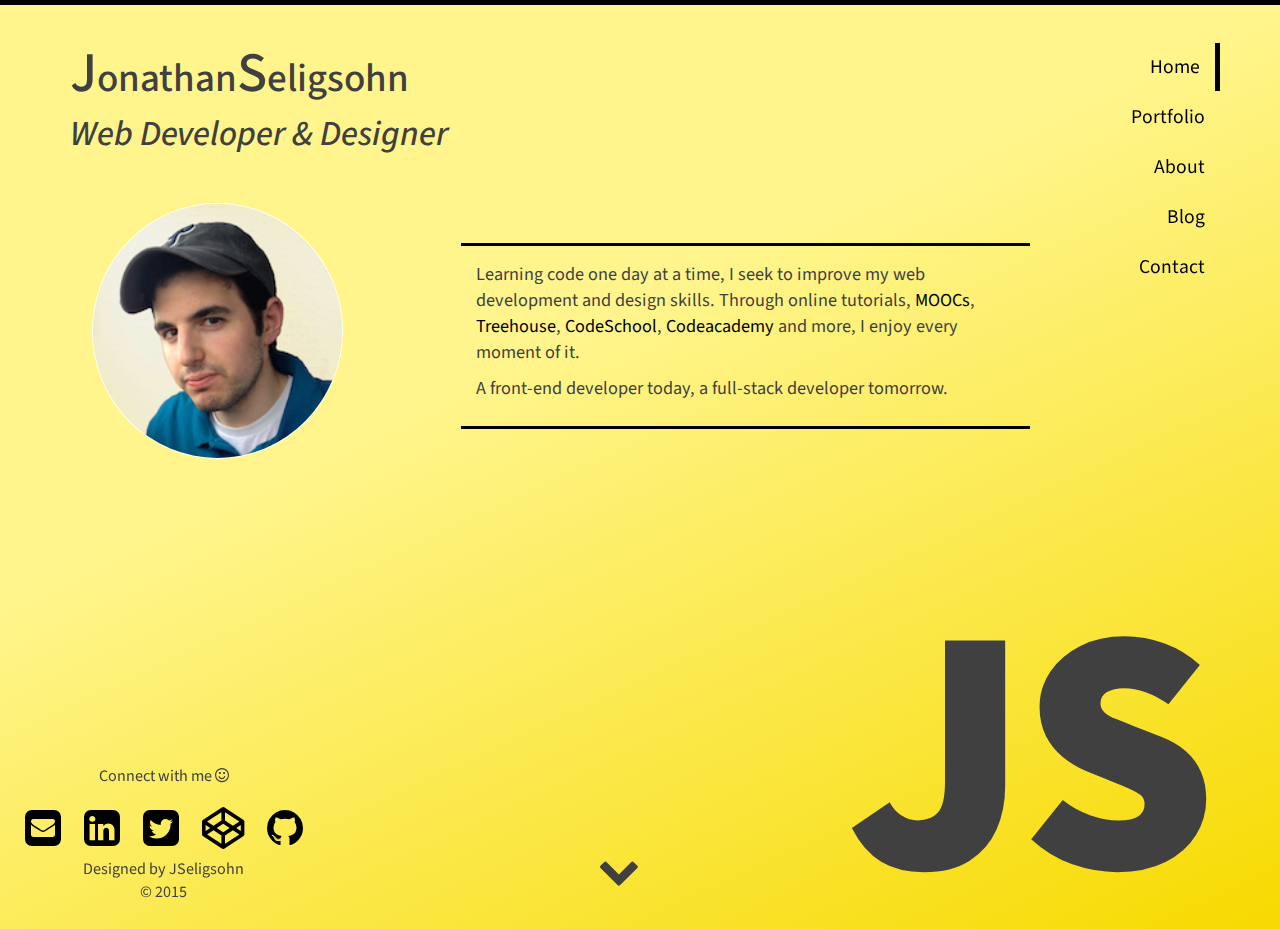
==== commit 446e1dab: "add github link to footer and changed date to 2015 and styled portfolio hover" ====
--- a/index.html
+++ b/index.html
@@ -97,11 +97,12 @@
 							<a class="social-link" href="http://www.linkedin.com/in/jbs21/"><i class='fa-3x fa-linkedin-square'></i></a>
 							<a class="social-link" href="https://twitter.com/jbs211"><i class="fa-3x fa-twitter-square"></i></a>
 							<a class="social-link" href="http://codepen.io/JSeligsohn/"><i class="fa-3x fa-codepen"></i></a>
+							<a class="social-link" href="https://github.com/JSeligsohn"><i class="fa-3x fa-github"></i></a>
 						</div>
 					
 					<div class='text-center copyright'>
 						<p>Designed by JSeligsohn</p>
-						<p>&copy; 2014</p>
+						<p>&copy; 2015</p>
 					</div>
 					</div>		
 				</div>
--- a/css/style.css
+++ b/css/style.css
@@ -373,6 +373,12 @@
   display: none;
 }
 
+.work_item:hover {
+  background: #707070;
+  box-shadow: 0px 4px 8px grey;
+}
+
+/*
 .work_item:nth-child(odd):hover {
   -webkit-transform: rotateZ(30deg);
 }
@@ -380,11 +386,13 @@
 .work_item:nth-child(even):hover {
   -webkit-transform: rotateZ(-30deg);
 }
+
 
 .work_item:hover {
   background: #707070;
   -webkit-transform: rotateZ(-30deg);
 }
+*/
 
 .work_item:hover > .work_desc {
   display: inline-block;
